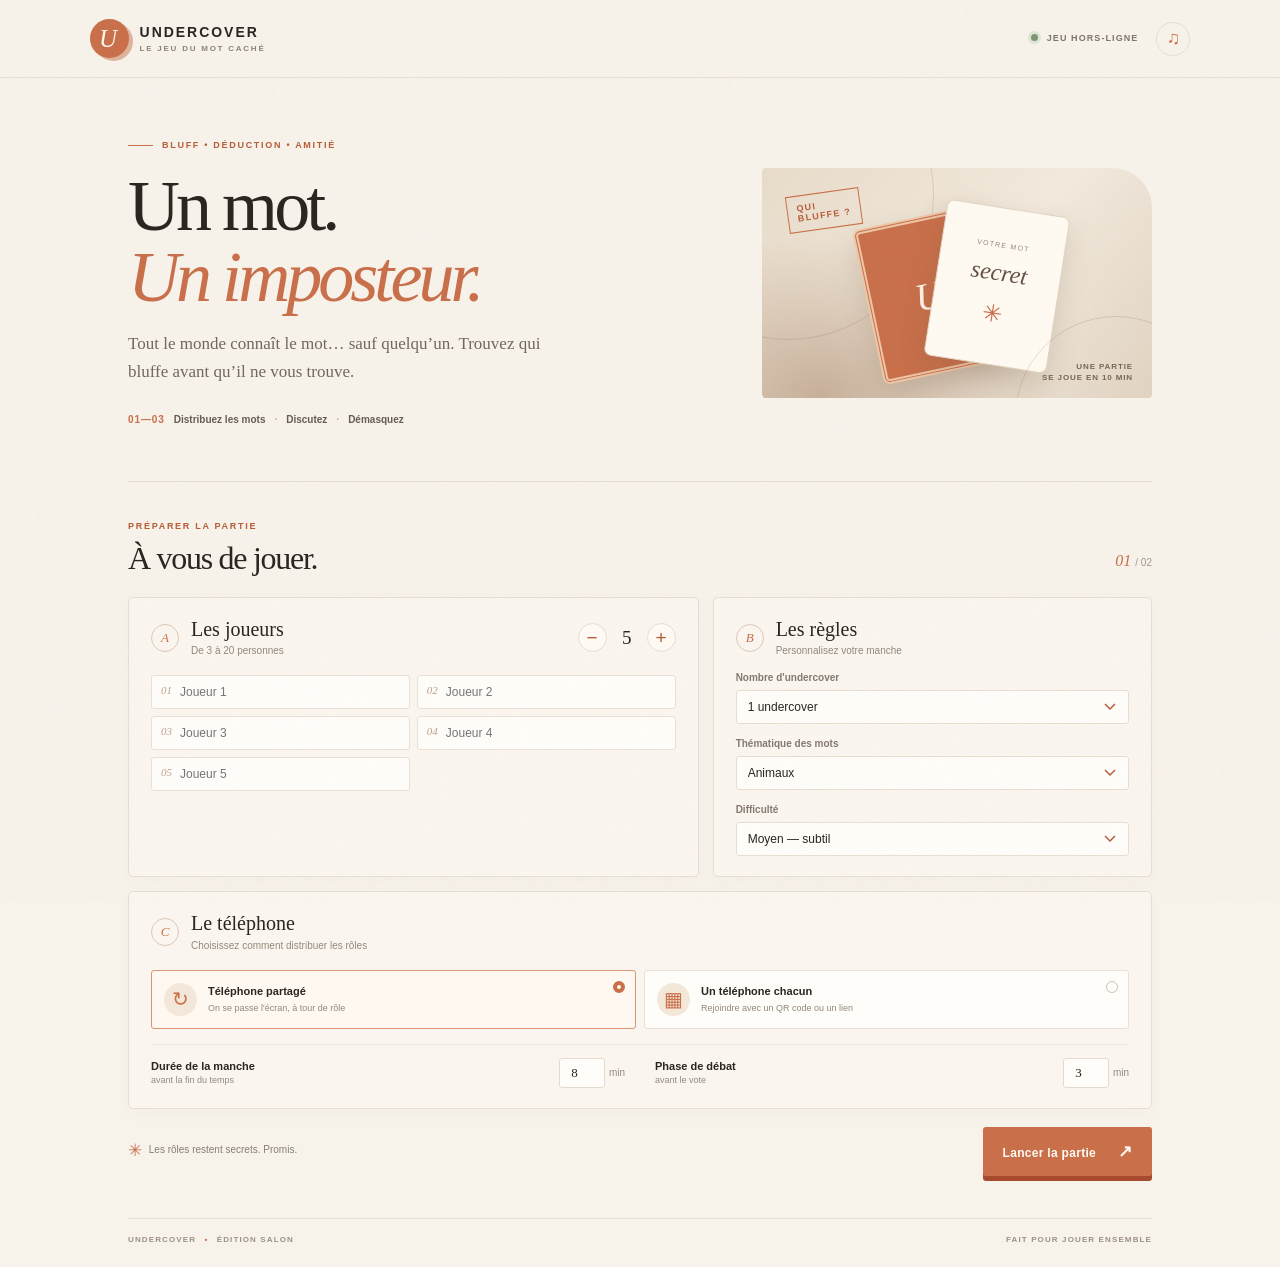
==== index.html @ 72e8ba14 "page principale" ====
<!doctype html>
<html lang="fr">
<head>
  <meta charset="utf-8">
  <meta name="viewport" content="width=device-width, initial-scale=1, viewport-fit=cover">
  <meta name="theme-color" content="#f7f2ea">
  <meta name="description" content="Undercover — un jeu de bluff et de déduction à partager entre amis.">
  <title>Undercover — Qui n'a pas le même mot ?</title>
  <link rel="stylesheet" href="css/style.css">
  <script defer src="js/config.js"></script>
  <script defer src="js/words.js"></script>
  <script defer src="js/app.js"></script>
</head>
<body>
  <div class="paper-grain" aria-hidden="true"></div>
  <header class="topbar">
    <a class="brand" href="#" aria-label="Undercover, accueil"><span class="brand-mark">U</span><span>UNDERCOVER<small>LE JEU DU MOT CACHÉ</small></span></a>
    <div class="top-actions"><span class="offline-tag"><i></i> JEU HORS-LIGNE</span><button class="icon-button" id="soundToggle" aria-label="Activer ou désactiver le son" title="Son">♫</button></div>
  </header>
  <main id="app" class="app-shell">
    <section id="setupView" class="view setup-view">
      <div class="intro-grid">
        <div class="intro-copy">
          <div class="eyebrow"><span class="eyebrow-line"></span> BLUFF • DÉDUCTION • AMITIÉ</div>
          <h1>Un mot.<br><em>Un imposteur.</em></h1>
          <p class="lede">Tout le monde connaît le mot… sauf quelqu’un. Trouvez qui bluffe avant qu’il ne vous trouve.</p>
          <div class="howto"><span class="howto-no">01—03</span><span>Distribuez les mots</span><span class="howto-dot">·</span><span>Discutez</span><span class="howto-dot">·</span><span>Démasquez</span></div>
        </div>
        <div class="art-card" aria-label="Illustration de cartes de jeu"><div class="art-stamp">QUI<br>BLUFFE ?</div><div class="playing-card card-back"><span>U</span><b>?</b></div><div class="playing-card card-face"><small>VOTRE MOT</small><strong>secret</strong><i>✳</i></div><div class="art-caption">UNE PARTIE<br>SE JOUE EN 10 MIN</div></div>
      </div>
      <form id="setupForm" class="setup-form">
        <div class="section-head"><div><span class="section-kicker">PRÉPARER LA PARTIE</span><h2>À vous de jouer.</h2></div><span class="step-count">01 <span>/ 02</span></span></div>
        <div class="setup-grid">
          <div class="field-card players-card">
            <div class="field-heading"><span class="field-index">A</span><div><label for="playerCount">Les joueurs</label><small>De 3 à 20 personnes</small></div><div class="stepper"><button type="button" id="minusPlayers" aria-label="Retirer un joueur">−</button><output id="playerCountOutput">5</output><button type="button" id="plusPlayers" aria-label="Ajouter un joueur">+</button></div></div>
            <div id="nameFields" class="name-fields" aria-live="polite"></div>
          </div>
          <div class="field-card settings-card">
            <div class="field-heading"><span class="field-index">B</span><div><span class="field-label">Les règles</span><small>Personnalisez votre manche</small></div></div>
            <label class="select-label" for="undercoverCount">Nombre d'undercover</label><select id="undercoverCount"></select>
            <label class="select-label" for="themeSelect">Thématique des mots</label><select id="themeSelect"></select>
            <label class="select-label" for="difficultySelect">Difficulté</label><select id="difficultySelect"><option value="facile">Facile — évident</option><option value="moyen" selected>Moyen — subtil</option><option value="difficile">Difficile — expert</option></select>
          </div>
        </div>
        <div class="field-card play-options">
          <div class="field-heading"><span class="field-index">C</span><div><span class="field-label">Le téléphone</span><small>Choisissez comment distribuer les rôles</small></div></div>
          <div class="mode-options"><label class="mode-choice"><input type="radio" name="mode" value="shared" checked><span class="mode-icon">↻</span><span><b>Téléphone partagé</b><small>On se passe l'écran, à tour de rôle</small></span><i class="radio-dot"></i></label><label class="mode-choice"><input type="radio" name="mode" value="qr"><span class="mode-icon">▦</span><span><b>Un téléphone chacun</b><small>Rejoindre avec un QR code ou un lien</small></span><i class="radio-dot"></i></label></div>
          <div class="timer-settings"><label><span>Durée de la manche <small>avant la fin du temps</small></span><span class="duration"><input id="roundMinutes" type="number" min="1" max="30" value="8" aria-label="Durée de la manche en minutes"> min</span></label><label><span>Phase de débat <small>avant le vote</small></span><span class="duration"><input id="debateMinutes" type="number" min="1" max="20" value="3" aria-label="Durée du débat en minutes"> min</span></label></div>
        </div>
        <div class="form-footer"><p><span>✳</span> Les rôles restent secrets. Promis.</p><button class="primary-button" type="submit">Lancer la partie <span>↗</span></button></div>
      </form>
    </section>

    <section id="gameView" class="view game-view hidden" aria-live="polite"></section>
    <footer class="site-footer"><span>UNDERCOVER <span class="footer-dot">•</span> ÉDITION SALON</span><span>FAIT POUR JOUER ENSEMBLE</span></footer>
  </main>
  <div id="toast" class="toast" role="status" aria-live="polite"></div>
</body>
</html>
---- css/style.css ----
:root{--terra:#C96F4A;--terra-dark:#B85C38;--cream:#F7F2EA;--paper:#FAF6EF;--ink:#29251F;--muted:#82786D;--line:#E7DED1;--sage:#556B57;--display:Georgia,'Times New Roman',serif;--body:'Trebuchet MS',Verdana,sans-serif;--shadow:0 18px 55px rgba(76,54,34,.09)}
*{box-sizing:border-box}html{scroll-behavior:smooth}body{margin:0;background:var(--cream);color:var(--ink);font-family:var(--body);font-size:15px;line-height:1.5}.paper-grain{position:fixed;inset:0;pointer-events:none;z-index:5;opacity:.14;background-image:url("data:image/svg+xml,%3Csvg viewBox='0 0 180 180' xmlns='http://www.w3.org/2000/svg'%3E%3Cfilter id='n'%3E%3CfeTurbulence type='fractalNoise' baseFrequency='.9' numOctaves='3' stitchTiles='stitch'/%3E%3C/filter%3E%3Crect width='100%25' height='100%25' filter='url(%23n)' opacity='.14'/%3E%3C/svg%3E")}.topbar{height:78px;padding:0 clamp(20px,7vw,100px);display:flex;align-items:center;justify-content:space-between;border-bottom:1px solid rgba(63,48,34,.09);position:relative;z-index:2}.brand{display:flex;align-items:center;gap:11px;text-decoration:none;color:var(--ink);font-size:14px;font-weight:900;letter-spacing:.14em;line-height:1.15}.brand small{display:block;font-size:8px;font-weight:700;color:#8e8378;letter-spacing:.22em;margin-top:4px}.brand-mark{width:39px;height:39px;background:var(--terra);color:#fff8ed;display:grid;place-items:center;border-radius:50%;font:italic 25px var(--display);box-shadow:4px 3px 0 #dfb49d}.top-actions{display:flex;align-items:center;gap:18px}.offline-tag{font-size:9px;letter-spacing:.12em;color:#7f756b;font-weight:700}.offline-tag i{display:inline-block;background:#7c9771;width:7px;height:7px;border-radius:50%;margin:0 5px 0 0;box-shadow:0 0 0 3px #dce5d7}.icon-button{border:1px solid var(--line);background:transparent;width:34px;height:34px;border-radius:50%;font-size:18px;color:var(--terra);cursor:pointer}.app-shell{max-width:1080px;padding:0 28px;margin:auto}.intro-grid{display:grid;grid-template-columns:1.2fr .8fr;align-items:center;gap:50px;padding:61px 0 54px}.eyebrow,.section-kicker{font-size:9px;font-weight:800;letter-spacing:.19em;color:var(--terra-dark)}.eyebrow{display:flex;align-items:center;gap:9px}.eyebrow-line{width:25px;height:1px;background:var(--terra)}h1{font:normal clamp(44px,6vw,72px)/.99 var(--display);letter-spacing:-.055em;margin:18px 0 17px}h1 em{color:var(--terra);font-weight:normal}.lede{font:17px/1.65 var(--display);color:#72675d;max-width:425px;margin:0}.howto{display:flex;align-items:center;gap:9px;margin-top:26px;font-size:10px;color:#665c52;font-weight:700}.howto-no{color:var(--terra);letter-spacing:.09em}.howto-dot{color:#c7aa95}.art-card{height:230px;position:relative;background:#e9ded0;border-radius:4px 40px 4px 4px;overflow:hidden;display:flex;align-items:center;justify-content:center;background-image:radial-gradient(ellipse at 15% 100%,#c7af99 0,transparent 50%),linear-gradient(130deg,#e8dbca,#f2eadd 54%,#e1d3c2)}.art-card:before,.art-card:after{content:'';position:absolute;border:1px solid rgba(116,87,64,.18);border-radius:50%;width:290px;height:290px;left:-120px;top:-120px}.art-card:after{width:200px;height:200px;left:auto;right:-65px;top:auto;bottom:-120px}.art-stamp{position:absolute;top:24px;left:25px;color:var(--terra-dark);font-size:9px;line-height:1.15;letter-spacing:.14em;font-weight:800;transform:rotate(-8deg);border:1px solid var(--terra);padding:7px 9px}.playing-card{position:absolute;width:124px;height:158px;background:#fffaf1;border:1px solid #e2d4c2;border-radius:7px;box-shadow:0 11px 27px #72553e35;display:flex;flex-direction:column;align-items:center;justify-content:center}.card-back{transform:rotate(-12deg) translate(-30px,6px);background:var(--terra);color:#fff5e9;border:5px double #edc7a7}.card-back span{font:italic 39px var(--display)}.card-back b{position:absolute;right:13px;top:10px;font:15px var(--display)}.card-face{transform:rotate(9deg) translate(40px,-3px);color:#655143}.card-face small{font-size:7px;letter-spacing:.18em;color:#958373}.card-face strong{font:italic 24px var(--display);margin-top:8px}.card-face i{color:var(--terra);font-style:normal;font-size:24px;margin-top:10px}.art-caption{position:absolute;right:19px;bottom:15px;text-align:right;color:#786655;font-size:8px;line-height:1.4;letter-spacing:.11em;font-weight:800}.setup-form{padding:31px 0 42px;border-top:1px solid var(--line)}.section-head{display:flex;justify-content:space-between;align-items:end;margin-bottom:20px}.section-head h2{font:normal 32px var(--display);margin:4px 0 0;letter-spacing:-.04em}.step-count{font:italic 16px var(--display);color:var(--terra);padding-bottom:7px}.step-count span{font:10px var(--body);color:#a3998e}.setup-grid{display:grid;grid-template-columns:1.13fr .87fr;gap:14px}.field-card{background:var(--paper);border:1px solid var(--line);border-radius:5px;padding:20px 22px;box-shadow:0 4px 16px #76563707}.field-heading{display:flex;align-items:center;gap:12px;margin-bottom:17px}.field-index{width:28px;height:28px;display:grid;place-items:center;border:1px solid #dfc7b5;border-radius:50%;font:italic 13px var(--display);color:var(--terra)}.field-heading label,.field-label{font:20px var(--display)}.field-heading small{display:block;font-size:10px;color:#93877a;margin-top:1px}.stepper{margin-left:auto;display:flex;align-items:center;gap:13px}.stepper button{border:1px solid var(--line);background:#fffaf3;border-radius:50%;width:29px;height:29px;color:var(--terra-dark);font-size:19px;line-height:1;cursor:pointer}.stepper output{font:19px var(--display);min-width:14px;text-align:center}.name-fields{display:grid;grid-template-columns:1fr 1fr;gap:7px}.name-field{position:relative}.name-field span{position:absolute;left:10px;top:9px;font:italic 11px var(--display);color:#bca18c}.name-field input{width:100%;height:34px;padding:0 8px 0 28px;border:1px solid #e9e1d6;background:#fffdf9;border-radius:3px;font:12px var(--body);color:var(--ink);outline:none}.name-field input:focus,select:focus{border-color:var(--terra);box-shadow:0 0 0 2px #c96f4a20}.select-label{display:block;font-size:10px;color:#84796f;font-weight:700;margin:12px 0 5px}.settings-card select{width:100%;appearance:none;padding:9px 34px 9px 11px;border:1px solid #e7ded1;border-radius:3px;background:#fffdf9;color:var(--ink);font:12px var(--body);background-image:url("data:image/svg+xml,%3Csvg width='12' height='8' viewBox='0 0 12 8' xmlns='http://www.w3.org/2000/svg'%3E%3Cpath d='m1 1 5 5 5-5' fill='none' stroke='%23b85c38' stroke-width='1.5'/%3E%3C/svg%3E");background-repeat:no-repeat;background-position:right 12px center}.settings-card .field-heading{margin-bottom:10px}.play-options{margin-top:14px}.mode-options{display:grid;grid-template-columns:1fr 1fr;gap:8px}.mode-choice{display:flex;position:relative;align-items:center;gap:11px;padding:12px;border:1px solid #e9e1d6;background:#fffdf9;border-radius:3px;cursor:pointer}.mode-choice:has(input:checked){border-color:#d89675;background:#fff8f1}.mode-choice input{position:absolute;opacity:0}.mode-icon{width:33px;height:33px;display:grid;place-items:center;border-radius:50%;background:#f3e7d9;color:var(--terra);font-size:20px}.mode-choice b{display:block;font-size:11px}.mode-choice small{display:block;color:#93877a;font-size:9px;margin-top:2px}.radio-dot{position:absolute;right:10px;top:10px;width:12px;height:12px;border:1px solid #cfc2b4;border-radius:50%}.mode-choice:has(input:checked) .radio-dot{border:4px solid var(--terra)}.timer-settings{display:flex;gap:30px;border-top:1px solid #eee6dc;margin-top:15px;padding-top:13px}.timer-settings label{display:flex;justify-content:space-between;align-items:center;gap:20px;flex:1}.timer-settings label>span:first-child{font-size:11px;font-weight:700}.timer-settings small{display:block;font-size:9px;font-weight:400;color:#94897e}.duration{font-size:10px;color:#93877a;display:flex;align-items:center;gap:4px}.duration input{width:46px;border:1px solid #e6dace;border-radius:3px;background:#fffdf9;padding:6px;text-align:center;color:var(--ink);font:13px var(--display)}.form-footer{display:flex;justify-content:space-between;align-items:center;margin-top:18px}.form-footer p{font-size:10px;color:#887e72;margin:0}.form-footer p span{color:var(--terra);font-size:17px;vertical-align:middle;margin-right:4px}.primary-button{background:var(--terra);border:0;color:#fffaf4;padding:14px 20px;border-radius:3px;font:700 12px var(--body);letter-spacing:.025em;cursor:pointer;box-shadow:0 5px 0 #a64b2f;transition:transform .16s,box-shadow .16s}.primary-button:hover{background:var(--terra-dark);transform:translateY(-2px);box-shadow:0 7px 0 #a64b2f}.primary-button:active{transform:translateY(3px);box-shadow:0 2px 0 #a64b2f}.primary-button span{font-size:17px;margin-left:18px}.site-footer{padding:15px 0 21px;border-top:1px solid var(--line);display:flex;justify-content:space-between;color:#9c9083;font-size:8px;letter-spacing:.14em;font-weight:700}.footer-dot{color:var(--terra);padding:0 5px}.hidden{display:none!important}
/* Écrans de jeu */.game-view{padding:34px 0 55px;min-height:70vh}.game-topline{display:flex;justify-content:space-between;align-items:center;color:#8c8175;font-size:9px;letter-spacing:.16em;font-weight:800}.game-back{border:0;background:none;color:var(--terra-dark);font:700 10px var(--body);cursor:pointer;padding:7px 0}.game-panel{max-width:650px;margin:32px auto 0;background:var(--paper);border:1px solid var(--line);box-shadow:var(--shadow);padding:clamp(22px,5vw,44px);text-align:center;position:relative;overflow:hidden}.game-panel:before{content:'';position:absolute;inset:0 0 auto;height:5px;background:var(--terra)}.game-kicker{font-size:9px;letter-spacing:.2em;color:var(--terra-dark);font-weight:800}.game-title{font:normal clamp(31px,6vw,47px)/1.1 var(--display);letter-spacing:-.04em;margin:11px 0}.game-subtitle{font:15px var(--display);color:#81766b}.pass-icon{width:65px;height:65px;border-radius:50%;background:#f1e5d8;color:var(--terra);display:grid;place-items:center;font-size:30px;margin:26px auto 16px}.pass-name{font:italic 35px var(--display);color:var(--ink);margin:5px 0 25px}.reveal-box{margin:25px auto;max-width:360px;min-height:190px;background:#f0e5d8;border:1px dashed #cfb59e;display:grid;place-items:center;border-radius:4px;cursor:pointer;user-select:none;touch-action:manipulation;transition:background .2s}.reveal-box.ready{background:var(--terra);border-color:var(--terra);color:white}.reveal-box:focus-visible{outline:3px solid #d99573;outline-offset:4px}.reveal-content{padding:20px}.reveal-prompt{font-size:11px;letter-spacing:.1em;color:#8b7461;font-weight:700}.reveal-role{font-size:9px;letter-spacing:.19em;opacity:.8}.reveal-word{font:italic clamp(30px,7vw,45px) var(--display);margin:8px 0 0}.reveal-content .symbol{font-size:29px}.button-row{display:flex;justify-content:center;gap:10px;flex-wrap:wrap;margin-top:18px}.secondary-button{border:1px solid #d8c9b8;color:#655a4d;background:transparent;padding:11px 16px;border-radius:3px;font:700 11px var(--body);cursor:pointer}.secondary-button:hover{border-color:var(--terra);color:var(--terra-dark)}.progress-dots{display:flex;justify-content:center;gap:6px;margin:24px 0}.progress-dots i{width:6px;height:6px;background:#ddd0c1;border-radius:50%}.progress-dots i.done{background:var(--terra)}.timer-grid{display:grid;grid-template-columns:1fr 1fr;gap:12px;margin:25px auto;max-width:490px}.timer-card{padding:19px;border:1px solid var(--line);background:#fffaf3}.timer-label{font-size:9px;letter-spacing:.13em;color:#897d71;font-weight:800}.timer-time{font:43px var(--display);letter-spacing:-.04em;margin:4px 0;color:var(--ink);font-variant-numeric:tabular-nums}.timer-card.urgent .timer-time{color:#b34c32;animation:pulse 1s infinite}.timer-card .secondary-button{padding:8px 12px;font-size:10px}.alert-note{font-size:11px;color:#887e72;margin:20px auto;max-width:420px}.vote-list{max-width:390px;margin:20px auto;display:grid;gap:7px}.vote-option{display:flex;align-items:center;gap:10px;text-align:left;border:1px solid var(--line);padding:10px 13px;background:#fffaf3;cursor:pointer}.vote-option input{accent-color:var(--terra)}.vote-option b{font-size:12px}.vote-option small{margin-left:auto;color:#9b8f83;font-size:9px}.result-word{font:italic 34px var(--display);color:var(--terra);margin:5px 0 20px}.result-list{list-style:none;padding:0;margin:20px auto;max-width:390px;text-align:left}.result-list li{display:flex;justify-content:space-between;padding:11px 13px;border-bottom:1px solid var(--line);font-size:12px}.role-chip{color:var(--terra-dark);font-size:9px;font-weight:800;letter-spacing:.08em}.role-chip.civil{color:var(--sage)}.link-box{word-break:break-all;background:#fffaf3;padding:12px;border:1px dashed #d9c7b4;font-size:10px;color:#73665b;text-align:left;max-height:110px;overflow:auto}.link-card{margin:15px auto;padding:16px;border:1px solid var(--line);background:#fffaf3;max-width:430px}.link-player{font:italic 22px var(--display);margin:5px}.notice{margin:14px auto;padding:11px 13px;background:#f5e9dc;color:#77563f;font-size:10px;max-width:490px;text-align:left}.notice strong{color:var(--terra-dark)}.toast{position:fixed;z-index:10;bottom:22px;left:50%;transform:translate(-50%,20px);padding:10px 16px;background:#2d2923;color:#fffaf4;font-size:11px;border-radius:3px;opacity:0;pointer-events:none;transition:all .2s}.toast.show{opacity:1;transform:translate(-50%,0)}@keyframes pulse{50%{opacity:.48}}@media(max-width:760px){.topbar{height:65px;padding:0 19px}.app-shell{padding:0 19px}.intro-grid{grid-template-columns:1fr .7fr;gap:15px;padding:42px 0 36px}.art-card{height:190px}.playing-card{transform:scale(.85)}.card-back{transform:rotate(-12deg) translate(-26px,5px) scale(.85)}.card-face{transform:rotate(9deg) translate(30px,-3px) scale(.85)}.howto{flex-wrap:wrap;font-size:9px}.setup-grid{grid-template-columns:1fr}.settings-card{display:grid;grid-template-columns:1fr 1fr;column-gap:14px}.settings-card .field-heading{grid-column:1/-1}.settings-card .select-label{margin-top:8px}.settings-card select{margin-bottom:3px}.setup-form{padding-top:25px}}@media(max-width:540px){.topbar{padding:0 15px}.offline-tag{font-size:8px}.app-shell{padding:0 15px}.intro-grid{grid-template-columns:1fr;padding:34px 0 28px;gap:20px}.intro-copy{position:relative;z-index:1}.art-card{height:165px;margin:0 7px 0 17%;}.art-stamp{top:15px;left:16px}.howto{margin-top:18px}.section-head h2{font-size:28px}.field-card{padding:16px}.name-fields{grid-template-columns:1fr 1fr}.settings-card{padding-bottom:17px}.mode-options{grid-template-columns:1fr}.mode-choice{min-height:60px}.timer-settings{gap:12px;flex-direction:column}.timer-settings label{justify-content:flex-start}.timer-settings label>span:first-child{min-width:145px}.form-footer{align-items:flex-start;gap:14px;flex-direction:column}.form-footer .primary-button{width:100%}.site-footer{font-size:7px}.game-view{padding-top:25px}.game-panel{margin-top:23px;padding:25px 18px}.pass-name{font-size:31px}.timer-grid{gap:7px}.timer-card{padding:14px 8px}.timer-time{font-size:35px}.game-title{font-size:34px}}
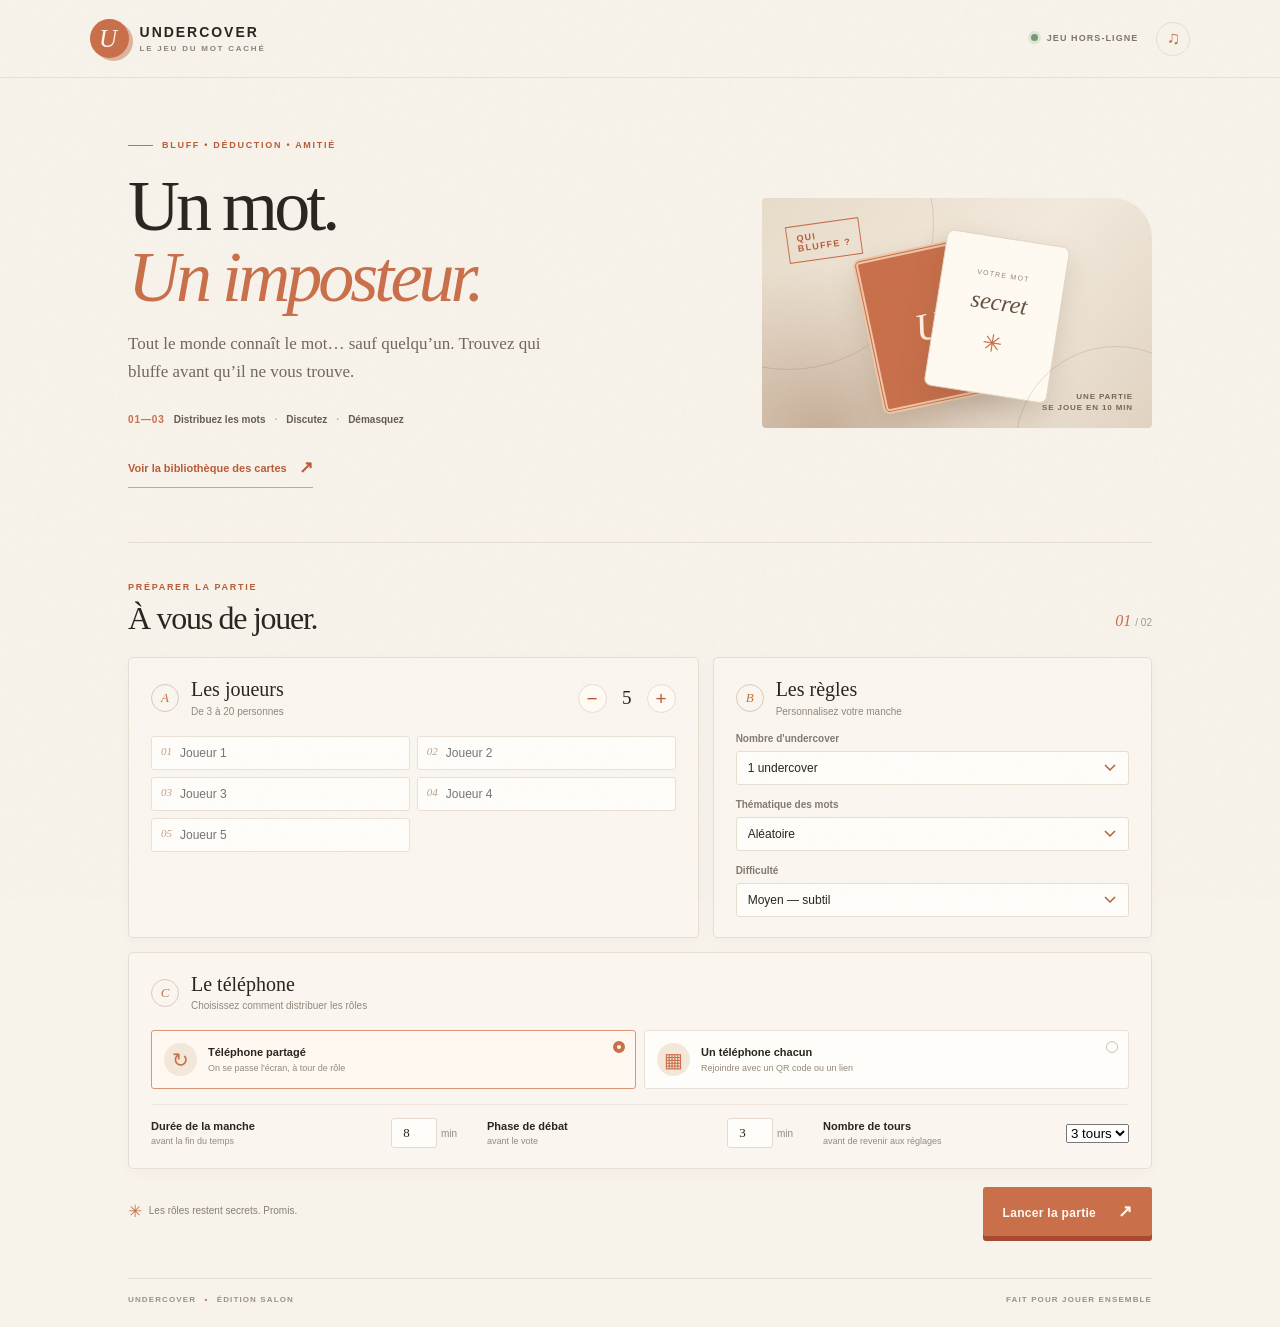
==== commit 1d9c1b9e: "maj 2" ====
--- a/index.html
+++ b/index.html
@@ -4,11 +4,12 @@
   <meta charset="utf-8">
   <meta name="viewport" content="width=device-width, initial-scale=1, viewport-fit=cover">
   <meta name="theme-color" content="#f7f2ea">
-  <meta name="description" content="Undercover — un jeu de bluff et de déduction à partager entre amis.">
+  <meta name="description" content="Undercover — un jeu de bluff et de déduction magique à partager entre amis.">
   <title>Undercover — Qui n'a pas le même mot ?</title>
   <link rel="stylesheet" href="css/style.css">
   <script defer src="js/config.js"></script>
   <script defer src="js/words.js"></script>
+  <script defer src="js/qrcode.min.js"></script>
   <script defer src="js/app.js"></script>
 </head>
 <body>
@@ -25,6 +26,7 @@
           <h1>Un mot.<br><em>Un imposteur.</em></h1>
           <p class="lede">Tout le monde connaît le mot… sauf quelqu’un. Trouvez qui bluffe avant qu’il ne vous trouve.</p>
           <div class="howto"><span class="howto-no">01—03</span><span>Distribuez les mots</span><span class="howto-dot">·</span><span>Discutez</span><span class="howto-dot">·</span><span>Démasquez</span></div>
+          <a class="cards-link" href="cartes.html">Voir la bibliothèque des cartes <span>↗</span></a>
         </div>
         <div class="art-card" aria-label="Illustration de cartes de jeu"><div class="art-stamp">QUI<br>BLUFFE ?</div><div class="playing-card card-back"><span>U</span><b>?</b></div><div class="playing-card card-face"><small>VOTRE MOT</small><strong>secret</strong><i>✳</i></div><div class="art-caption">UNE PARTIE<br>SE JOUE EN 10 MIN</div></div>
       </div>
@@ -45,7 +47,7 @@
         <div class="field-card play-options">
           <div class="field-heading"><span class="field-index">C</span><div><span class="field-label">Le téléphone</span><small>Choisissez comment distribuer les rôles</small></div></div>
           <div class="mode-options"><label class="mode-choice"><input type="radio" name="mode" value="shared" checked><span class="mode-icon">↻</span><span><b>Téléphone partagé</b><small>On se passe l'écran, à tour de rôle</small></span><i class="radio-dot"></i></label><label class="mode-choice"><input type="radio" name="mode" value="qr"><span class="mode-icon">▦</span><span><b>Un téléphone chacun</b><small>Rejoindre avec un QR code ou un lien</small></span><i class="radio-dot"></i></label></div>
-          <div class="timer-settings"><label><span>Durée de la manche <small>avant la fin du temps</small></span><span class="duration"><input id="roundMinutes" type="number" min="1" max="30" value="8" aria-label="Durée de la manche en minutes"> min</span></label><label><span>Phase de débat <small>avant le vote</small></span><span class="duration"><input id="debateMinutes" type="number" min="1" max="20" value="3" aria-label="Durée du débat en minutes"> min</span></label></div>
+          <div class="timer-settings"><label><span>Durée de la manche <small>avant la fin du temps</small></span><span class="duration"><input id="roundMinutes" type="number" min="1" max="30" value="8" aria-label="Durée de la manche en minutes"> min</span></label><label><span>Phase de débat <small>avant le vote</small></span><span class="duration"><input id="debateMinutes" type="number" min="1" max="20" value="3" aria-label="Durée du débat en minutes"> min</span></label><label><span>Nombre de tours <small>avant de revenir aux réglages</small></span><span class="duration"><select id="roundCount" aria-label="Nombre de tours"><option value="1">1 tour</option><option value="2">2 tours</option><option value="3" selected>3 tours</option><option value="4">4 tours</option><option value="5">5 tours</option></select></span></label></div>
         </div>
         <div class="form-footer"><p><span>✳</span> Les rôles restent secrets. Promis.</p><button class="primary-button" type="submit">Lancer la partie <span>↗</span></button></div>
       </form>
--- a/css/style.css
+++ b/css/style.css
@@ -1,3 +1,7 @@
 :root{--terra:#C96F4A;--terra-dark:#B85C38;--cream:#F7F2EA;--paper:#FAF6EF;--ink:#29251F;--muted:#82786D;--line:#E7DED1;--sage:#556B57;--display:Georgia,'Times New Roman',serif;--body:'Trebuchet MS',Verdana,sans-serif;--shadow:0 18px 55px rgba(76,54,34,.09)}
 *{box-sizing:border-box}html{scroll-behavior:smooth}body{margin:0;background:var(--cream);color:var(--ink);font-family:var(--body);font-size:15px;line-height:1.5}.paper-grain{position:fixed;inset:0;pointer-events:none;z-index:5;opacity:.14;background-image:url("data:image/svg+xml,%3Csvg viewBox='0 0 180 180' xmlns='http://www.w3.org/2000/svg'%3E%3Cfilter id='n'%3E%3CfeTurbulence type='fractalNoise' baseFrequency='.9' numOctaves='3' stitchTiles='stitch'/%3E%3C/filter%3E%3Crect width='100%25' height='100%25' filter='url(%23n)' opacity='.14'/%3E%3C/svg%3E")}.topbar{height:78px;padding:0 clamp(20px,7vw,100px);display:flex;align-items:center;justify-content:space-between;border-bottom:1px solid rgba(63,48,34,.09);position:relative;z-index:2}.brand{display:flex;align-items:center;gap:11px;text-decoration:none;color:var(--ink);font-size:14px;font-weight:900;letter-spacing:.14em;line-height:1.15}.brand small{display:block;font-size:8px;font-weight:700;color:#8e8378;letter-spacing:.22em;margin-top:4px}.brand-mark{width:39px;height:39px;background:var(--terra);color:#fff8ed;display:grid;place-items:center;border-radius:50%;font:italic 25px var(--display);box-shadow:4px 3px 0 #dfb49d}.top-actions{display:flex;align-items:center;gap:18px}.offline-tag{font-size:9px;letter-spacing:.12em;color:#7f756b;font-weight:700}.offline-tag i{display:inline-block;background:#7c9771;width:7px;height:7px;border-radius:50%;margin:0 5px 0 0;box-shadow:0 0 0 3px #dce5d7}.icon-button{border:1px solid var(--line);background:transparent;width:34px;height:34px;border-radius:50%;font-size:18px;color:var(--terra);cursor:pointer}.app-shell{max-width:1080px;padding:0 28px;margin:auto}.intro-grid{display:grid;grid-template-columns:1.2fr .8fr;align-items:center;gap:50px;padding:61px 0 54px}.eyebrow,.section-kicker{font-size:9px;font-weight:800;letter-spacing:.19em;color:var(--terra-dark)}.eyebrow{display:flex;align-items:center;gap:9px}.eyebrow-line{width:25px;height:1px;background:var(--terra)}h1{font:normal clamp(44px,6vw,72px)/.99 var(--display);letter-spacing:-.055em;margin:18px 0 17px}h1 em{color:var(--terra);font-weight:normal}.lede{font:17px/1.65 var(--display);color:#72675d;max-width:425px;margin:0}.howto{display:flex;align-items:center;gap:9px;margin-top:26px;font-size:10px;color:#665c52;font-weight:700}.howto-no{color:var(--terra);letter-spacing:.09em}.howto-dot{color:#c7aa95}.art-card{height:230px;position:relative;background:#e9ded0;border-radius:4px 40px 4px 4px;overflow:hidden;display:flex;align-items:center;justify-content:center;background-image:radial-gradient(ellipse at 15% 100%,#c7af99 0,transparent 50%),linear-gradient(130deg,#e8dbca,#f2eadd 54%,#e1d3c2)}.art-card:before,.art-card:after{content:'';position:absolute;border:1px solid rgba(116,87,64,.18);border-radius:50%;width:290px;height:290px;left:-120px;top:-120px}.art-card:after{width:200px;height:200px;left:auto;right:-65px;top:auto;bottom:-120px}.art-stamp{position:absolute;top:24px;left:25px;color:var(--terra-dark);font-size:9px;line-height:1.15;letter-spacing:.14em;font-weight:800;transform:rotate(-8deg);border:1px solid var(--terra);padding:7px 9px}.playing-card{position:absolute;width:124px;height:158px;background:#fffaf1;border:1px solid #e2d4c2;border-radius:7px;box-shadow:0 11px 27px #72553e35;display:flex;flex-direction:column;align-items:center;justify-content:center}.card-back{transform:rotate(-12deg) translate(-30px,6px);background:var(--terra);color:#fff5e9;border:5px double #edc7a7}.card-back span{font:italic 39px var(--display)}.card-back b{position:absolute;right:13px;top:10px;font:15px var(--display)}.card-face{transform:rotate(9deg) translate(40px,-3px);color:#655143}.card-face small{font-size:7px;letter-spacing:.18em;color:#958373}.card-face strong{font:italic 24px var(--display);margin-top:8px}.card-face i{color:var(--terra);font-style:normal;font-size:24px;margin-top:10px}.art-caption{position:absolute;right:19px;bottom:15px;text-align:right;color:#786655;font-size:8px;line-height:1.4;letter-spacing:.11em;font-weight:800}.setup-form{padding:31px 0 42px;border-top:1px solid var(--line)}.section-head{display:flex;justify-content:space-between;align-items:end;margin-bottom:20px}.section-head h2{font:normal 32px var(--display);margin:4px 0 0;letter-spacing:-.04em}.step-count{font:italic 16px var(--display);color:var(--terra);padding-bottom:7px}.step-count span{font:10px var(--body);color:#a3998e}.setup-grid{display:grid;grid-template-columns:1.13fr .87fr;gap:14px}.field-card{background:var(--paper);border:1px solid var(--line);border-radius:5px;padding:20px 22px;box-shadow:0 4px 16px #76563707}.field-heading{display:flex;align-items:center;gap:12px;margin-bottom:17px}.field-index{width:28px;height:28px;display:grid;place-items:center;border:1px solid #dfc7b5;border-radius:50%;font:italic 13px var(--display);color:var(--terra)}.field-heading label,.field-label{font:20px var(--display)}.field-heading small{display:block;font-size:10px;color:#93877a;margin-top:1px}.stepper{margin-left:auto;display:flex;align-items:center;gap:13px}.stepper button{border:1px solid var(--line);background:#fffaf3;border-radius:50%;width:29px;height:29px;color:var(--terra-dark);font-size:19px;line-height:1;cursor:pointer}.stepper output{font:19px var(--display);min-width:14px;text-align:center}.name-fields{display:grid;grid-template-columns:1fr 1fr;gap:7px}.name-field{position:relative}.name-field span{position:absolute;left:10px;top:9px;font:italic 11px var(--display);color:#bca18c}.name-field input{width:100%;height:34px;padding:0 8px 0 28px;border:1px solid #e9e1d6;background:#fffdf9;border-radius:3px;font:12px var(--body);color:var(--ink);outline:none}.name-field input:focus,select:focus{border-color:var(--terra);box-shadow:0 0 0 2px #c96f4a20}.select-label{display:block;font-size:10px;color:#84796f;font-weight:700;margin:12px 0 5px}.settings-card select{width:100%;appearance:none;padding:9px 34px 9px 11px;border:1px solid #e7ded1;border-radius:3px;background:#fffdf9;color:var(--ink);font:12px var(--body);background-image:url("data:image/svg+xml,%3Csvg width='12' height='8' viewBox='0 0 12 8' xmlns='http://www.w3.org/2000/svg'%3E%3Cpath d='m1 1 5 5 5-5' fill='none' stroke='%23b85c38' stroke-width='1.5'/%3E%3C/svg%3E");background-repeat:no-repeat;background-position:right 12px center}.settings-card .field-heading{margin-bottom:10px}.play-options{margin-top:14px}.mode-options{display:grid;grid-template-columns:1fr 1fr;gap:8px}.mode-choice{display:flex;position:relative;align-items:center;gap:11px;padding:12px;border:1px solid #e9e1d6;background:#fffdf9;border-radius:3px;cursor:pointer}.mode-choice:has(input:checked){border-color:#d89675;background:#fff8f1}.mode-choice input{position:absolute;opacity:0}.mode-icon{width:33px;height:33px;display:grid;place-items:center;border-radius:50%;background:#f3e7d9;color:var(--terra);font-size:20px}.mode-choice b{display:block;font-size:11px}.mode-choice small{display:block;color:#93877a;font-size:9px;margin-top:2px}.radio-dot{position:absolute;right:10px;top:10px;width:12px;height:12px;border:1px solid #cfc2b4;border-radius:50%}.mode-choice:has(input:checked) .radio-dot{border:4px solid var(--terra)}.timer-settings{display:flex;gap:30px;border-top:1px solid #eee6dc;margin-top:15px;padding-top:13px}.timer-settings label{display:flex;justify-content:space-between;align-items:center;gap:20px;flex:1}.timer-settings label>span:first-child{font-size:11px;font-weight:700}.timer-settings small{display:block;font-size:9px;font-weight:400;color:#94897e}.duration{font-size:10px;color:#93877a;display:flex;align-items:center;gap:4px}.duration input{width:46px;border:1px solid #e6dace;border-radius:3px;background:#fffdf9;padding:6px;text-align:center;color:var(--ink);font:13px var(--display)}.form-footer{display:flex;justify-content:space-between;align-items:center;margin-top:18px}.form-footer p{font-size:10px;color:#887e72;margin:0}.form-footer p span{color:var(--terra);font-size:17px;vertical-align:middle;margin-right:4px}.primary-button{background:var(--terra);border:0;color:#fffaf4;padding:14px 20px;border-radius:3px;font:700 12px var(--body);letter-spacing:.025em;cursor:pointer;box-shadow:0 5px 0 #a64b2f;transition:transform .16s,box-shadow .16s}.primary-button:hover{background:var(--terra-dark);transform:translateY(-2px);box-shadow:0 7px 0 #a64b2f}.primary-button:active{transform:translateY(3px);box-shadow:0 2px 0 #a64b2f}.primary-button span{font-size:17px;margin-left:18px}.site-footer{padding:15px 0 21px;border-top:1px solid var(--line);display:flex;justify-content:space-between;color:#9c9083;font-size:8px;letter-spacing:.14em;font-weight:700}.footer-dot{color:var(--terra);padding:0 5px}.hidden{display:none!important}
+.qr-code{display:flex;justify-content:center;margin:12px auto 8px;min-height:180px}.qr-code canvas{display:block!important;margin:auto;max-width:180px}.qr-code img{display:none!important}.qr-code table{display:block;margin:auto}
+.cards-link{display:inline-flex;align-items:center;gap:12px;margin-top:22px;text-decoration:none;color:var(--terra-dark);border-bottom:1px solid #cda78f;padding:6px 0;font-size:11px;font-weight:800}.cards-link span{font-size:17px}.cards-back{text-decoration:none;color:var(--terra-dark);font-size:11px;font-weight:800}.cards-shell{padding-top:55px;padding-bottom:70px}.cards-header{display:flex;align-items:end;justify-content:space-between;gap:30px;margin-bottom:24px}.cards-header h1{margin-bottom:0}.cards-controls{display:grid;grid-template-columns:1fr 1fr;gap:6px 10px;min-width:360px}.cards-controls label{font-size:9px;color:#887d70;font-weight:800;letter-spacing:.12em;text-transform:uppercase}.cards-controls select{width:100%;padding:10px;border:1px solid var(--line);border-radius:3px;background:var(--paper);color:var(--ink)}.cards-count{font-size:10px;color:#887d70;letter-spacing:.08em;text-transform:uppercase}.cards-grid{display:grid;grid-template-columns:repeat(4,1fr);gap:14px}.word-card{min-height:220px;background:var(--paper);border:1px solid var(--line);box-shadow:0 7px 24px rgba(76,54,34,.06);border-radius:4px;display:flex;flex-direction:column;overflow:hidden}.word-card-top{display:flex;justify-content:space-between;padding:9px 12px;border-bottom:1px solid var(--line);color:#9a8e80;font-size:8px;letter-spacing:.1em;text-transform:uppercase}.word-card-body{flex:1;text-align:center;display:flex;flex-direction:column;justify-content:center;padding:20px 12px}.word-card-body small,.word-card-hint small{color:var(--terra-dark);font-size:8px;letter-spacing:.16em;font-weight:800}.word-card-body h2{font:italic 29px var(--display);margin:8px 0}.word-card-body p{margin:5px 0 0;font-size:9px;color:#8a7d70}.word-card-body p span{font-weight:800}.word-card-hint{margin:0 12px 12px;padding:10px;background:#f2e7d9;text-align:center}.word-card-hint strong{display:block;margin-top:2px;font:italic 15px var(--display);color:#5f5145}
 /* Écrans de jeu */.game-view{padding:34px 0 55px;min-height:70vh}.game-topline{display:flex;justify-content:space-between;align-items:center;color:#8c8175;font-size:9px;letter-spacing:.16em;font-weight:800}.game-back{border:0;background:none;color:var(--terra-dark);font:700 10px var(--body);cursor:pointer;padding:7px 0}.game-panel{max-width:650px;margin:32px auto 0;background:var(--paper);border:1px solid var(--line);box-shadow:var(--shadow);padding:clamp(22px,5vw,44px);text-align:center;position:relative;overflow:hidden}.game-panel:before{content:'';position:absolute;inset:0 0 auto;height:5px;background:var(--terra)}.game-kicker{font-size:9px;letter-spacing:.2em;color:var(--terra-dark);font-weight:800}.game-title{font:normal clamp(31px,6vw,47px)/1.1 var(--display);letter-spacing:-.04em;margin:11px 0}.game-subtitle{font:15px var(--display);color:#81766b}.pass-icon{width:65px;height:65px;border-radius:50%;background:#f1e5d8;color:var(--terra);display:grid;place-items:center;font-size:30px;margin:26px auto 16px}.pass-name{font:italic 35px var(--display);color:var(--ink);margin:5px 0 25px}.reveal-box{margin:25px auto;max-width:360px;min-height:190px;background:#f0e5d8;border:1px dashed #cfb59e;display:grid;place-items:center;border-radius:4px;cursor:pointer;user-select:none;touch-action:manipulation;transition:background .2s}.reveal-box.ready{background:var(--terra);border-color:var(--terra);color:white}.reveal-box:focus-visible{outline:3px solid #d99573;outline-offset:4px}.reveal-content{padding:20px}.reveal-prompt{font-size:11px;letter-spacing:.1em;color:#8b7461;font-weight:700}.reveal-role{font-size:9px;letter-spacing:.19em;opacity:.8}.reveal-word{font:italic clamp(30px,7vw,45px) var(--display);margin:8px 0 0}.reveal-content .symbol{font-size:29px}.button-row{display:flex;justify-content:center;gap:10px;flex-wrap:wrap;margin-top:18px}.secondary-button{border:1px solid #d8c9b8;color:#655a4d;background:transparent;padding:11px 16px;border-radius:3px;font:700 11px var(--body);cursor:pointer}.secondary-button:hover{border-color:var(--terra);color:var(--terra-dark)}.progress-dots{display:flex;justify-content:center;gap:6px;margin:24px 0}.progress-dots i{width:6px;height:6px;background:#ddd0c1;border-radius:50%}.progress-dots i.done{background:var(--terra)}.timer-grid{display:grid;grid-template-columns:1fr 1fr;gap:12px;margin:25px auto;max-width:490px}.timer-card{padding:19px;border:1px solid var(--line);background:#fffaf3}.timer-label{font-size:9px;letter-spacing:.13em;color:#897d71;font-weight:800}.timer-time{font:43px var(--display);letter-spacing:-.04em;margin:4px 0;color:var(--ink);font-variant-numeric:tabular-nums}.timer-card.urgent .timer-time{color:#b34c32;animation:pulse 1s infinite}.timer-card .secondary-button{padding:8px 12px;font-size:10px}.alert-note{font-size:11px;color:#887e72;margin:20px auto;max-width:420px}.vote-list{max-width:390px;margin:20px auto;display:grid;gap:7px}.vote-option{display:flex;align-items:center;gap:10px;text-align:left;border:1px solid var(--line);padding:10px 13px;background:#fffaf3;cursor:pointer}.vote-option input{accent-color:var(--terra)}.vote-option b{font-size:12px}.vote-option small{margin-left:auto;color:#9b8f83;font-size:9px}.result-word{font:italic 34px var(--display);color:var(--terra);margin:5px 0 20px}.result-list{list-style:none;padding:0;margin:20px auto;max-width:390px;text-align:left}.result-list li{display:flex;justify-content:space-between;padding:11px 13px;border-bottom:1px solid var(--line);font-size:12px}.role-chip{color:var(--terra-dark);font-size:9px;font-weight:800;letter-spacing:.08em}.role-chip.civil{color:var(--sage)}.link-box{word-break:break-all;background:#fffaf3;padding:12px;border:1px dashed #d9c7b4;font-size:10px;color:#73665b;text-align:left;max-height:110px;overflow:auto}.link-card{margin:15px auto;padding:16px;border:1px solid var(--line);background:#fffaf3;max-width:430px}.link-player{font:italic 22px var(--display);margin:5px}.notice{margin:14px auto;padding:11px 13px;background:#f5e9dc;color:#77563f;font-size:10px;max-width:490px;text-align:left}.notice strong{color:var(--terra-dark)}.toast{position:fixed;z-index:10;bottom:22px;left:50%;transform:translate(-50%,20px);padding:10px 16px;background:#2d2923;color:#fffaf4;font-size:11px;border-radius:3px;opacity:0;pointer-events:none;transition:all .2s}.toast.show{opacity:1;transform:translate(-50%,0)}@keyframes pulse{50%{opacity:.48}}@media(max-width:760px){.topbar{height:65px;padding:0 19px}.app-shell{padding:0 19px}.intro-grid{grid-template-columns:1fr .7fr;gap:15px;padding:42px 0 36px}.art-card{height:190px}.playing-card{transform:scale(.85)}.card-back{transform:rotate(-12deg) translate(-26px,5px) scale(.85)}.card-face{transform:rotate(9deg) translate(30px,-3px) scale(.85)}.howto{flex-wrap:wrap;font-size:9px}.setup-grid{grid-template-columns:1fr}.settings-card{display:grid;grid-template-columns:1fr 1fr;column-gap:14px}.settings-card .field-heading{grid-column:1/-1}.settings-card .select-label{margin-top:8px}.settings-card select{margin-bottom:3px}.setup-form{padding-top:25px}}@media(max-width:540px){.topbar{padding:0 15px}.offline-tag{font-size:8px}.app-shell{padding:0 15px}.intro-grid{grid-template-columns:1fr;padding:34px 0 28px;gap:20px}.intro-copy{position:relative;z-index:1}.art-card{height:165px;margin:0 7px 0 17%;}.art-stamp{top:15px;left:16px}.howto{margin-top:18px}.section-head h2{font-size:28px}.field-card{padding:16px}.name-fields{grid-template-columns:1fr 1fr}.settings-card{padding-bottom:17px}.mode-options{grid-template-columns:1fr}.mode-choice{min-height:60px}.timer-settings{gap:12px;flex-direction:column}.timer-settings label{justify-content:flex-start}.timer-settings label>span:first-child{min-width:145px}.form-footer{align-items:flex-start;gap:14px;flex-direction:column}.form-footer .primary-button{width:100%}.site-footer{font-size:7px}.game-view{padding-top:25px}.game-panel{margin-top:23px;padding:25px 18px}.pass-name{font-size:31px}.timer-grid{gap:7px}.timer-card{padding:14px 8px}.timer-time{font-size:35px}.game-title{font-size:34px}}
+@media(max-width:760px){.cards-header{align-items:flex-start;flex-direction:column}.cards-controls{width:100%;min-width:0}.cards-grid{grid-template-columns:repeat(2,1fr)}}
+@media(max-width:420px){.cards-grid{grid-template-columns:1fr}.cards-shell{padding-top:35px}}
